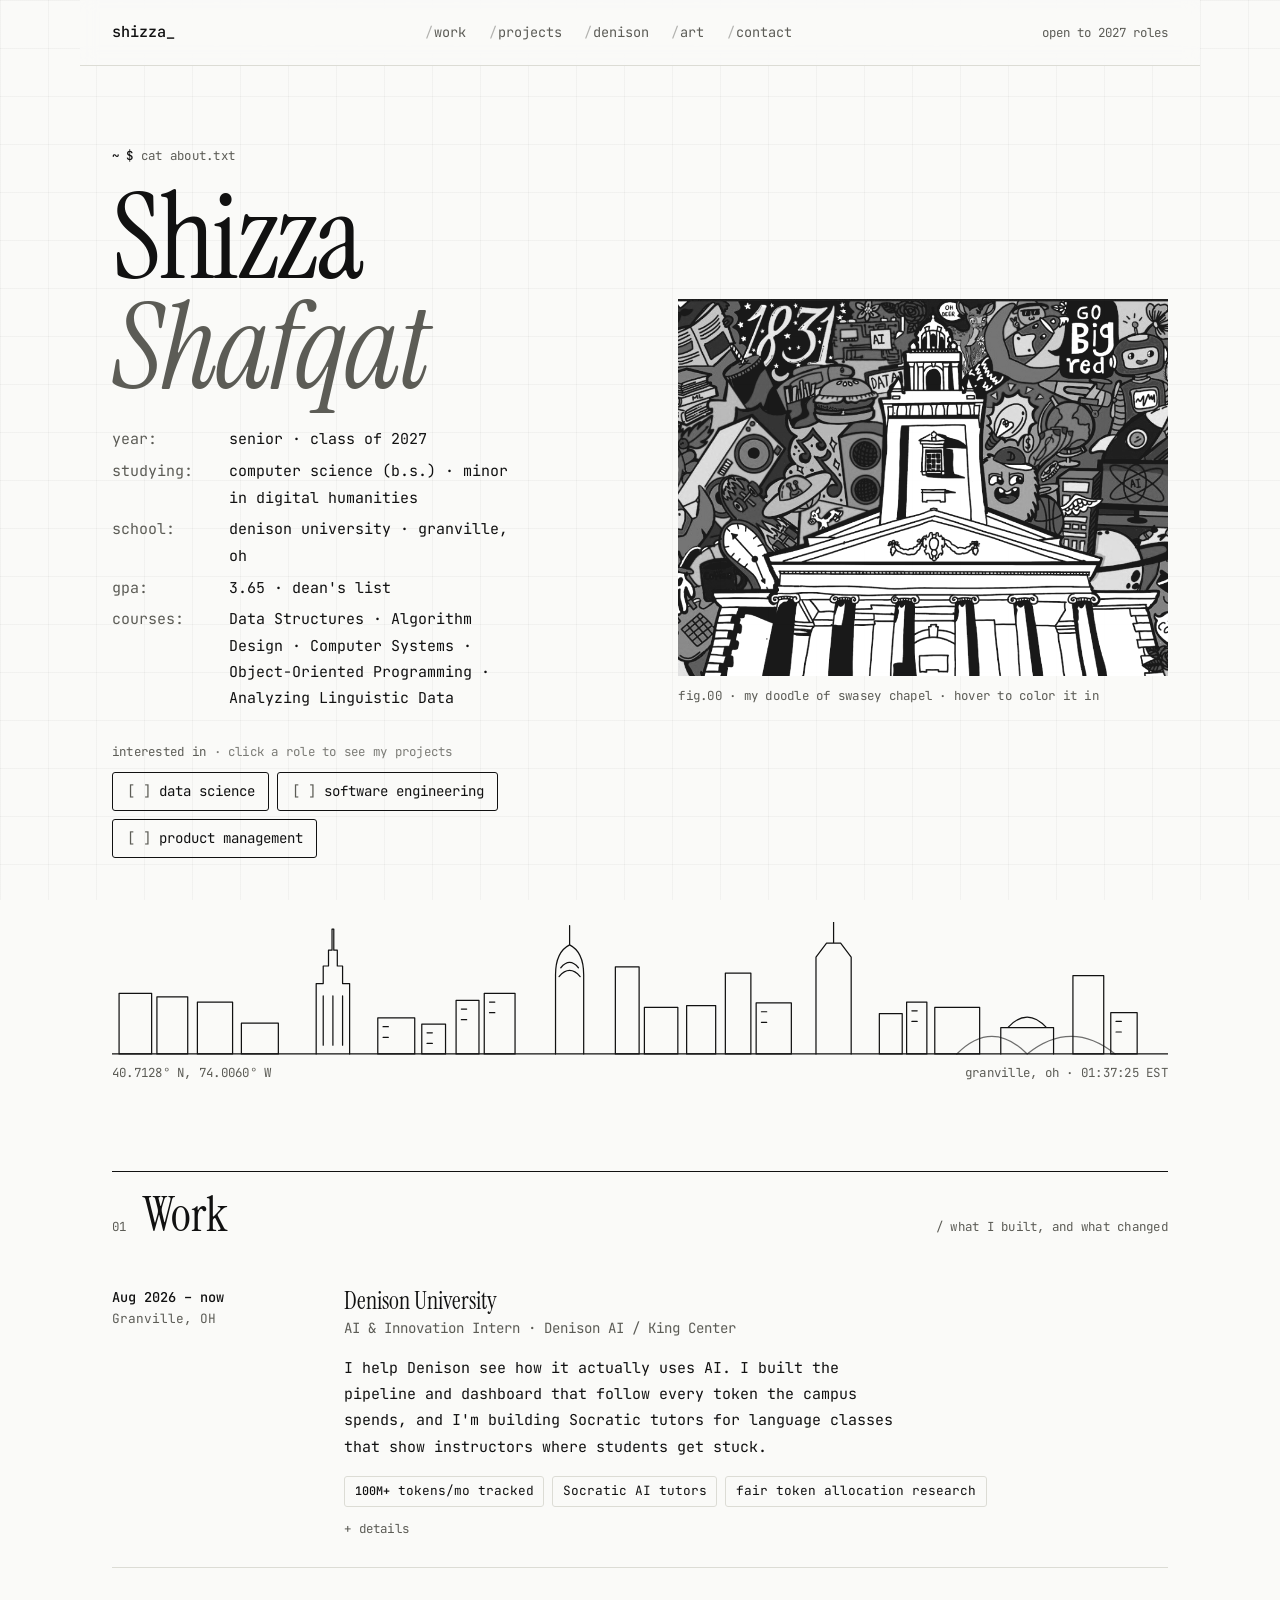
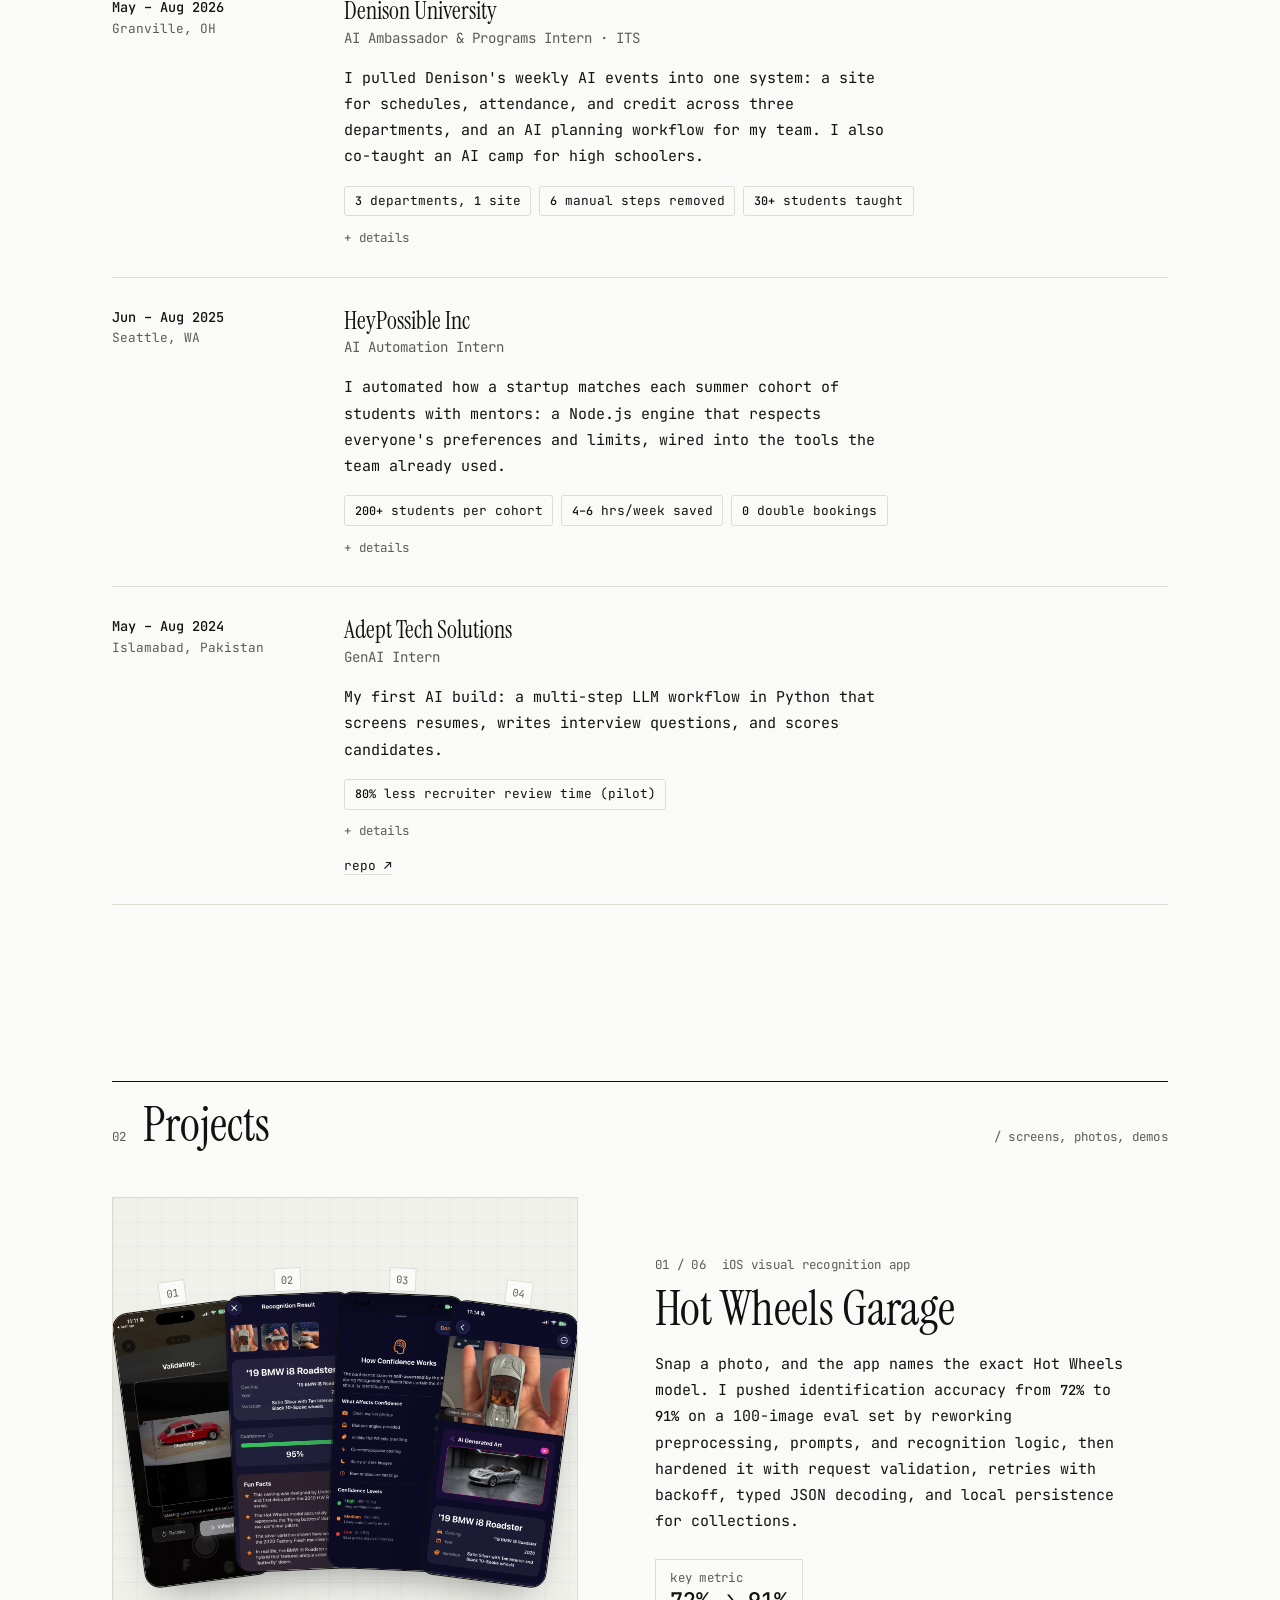
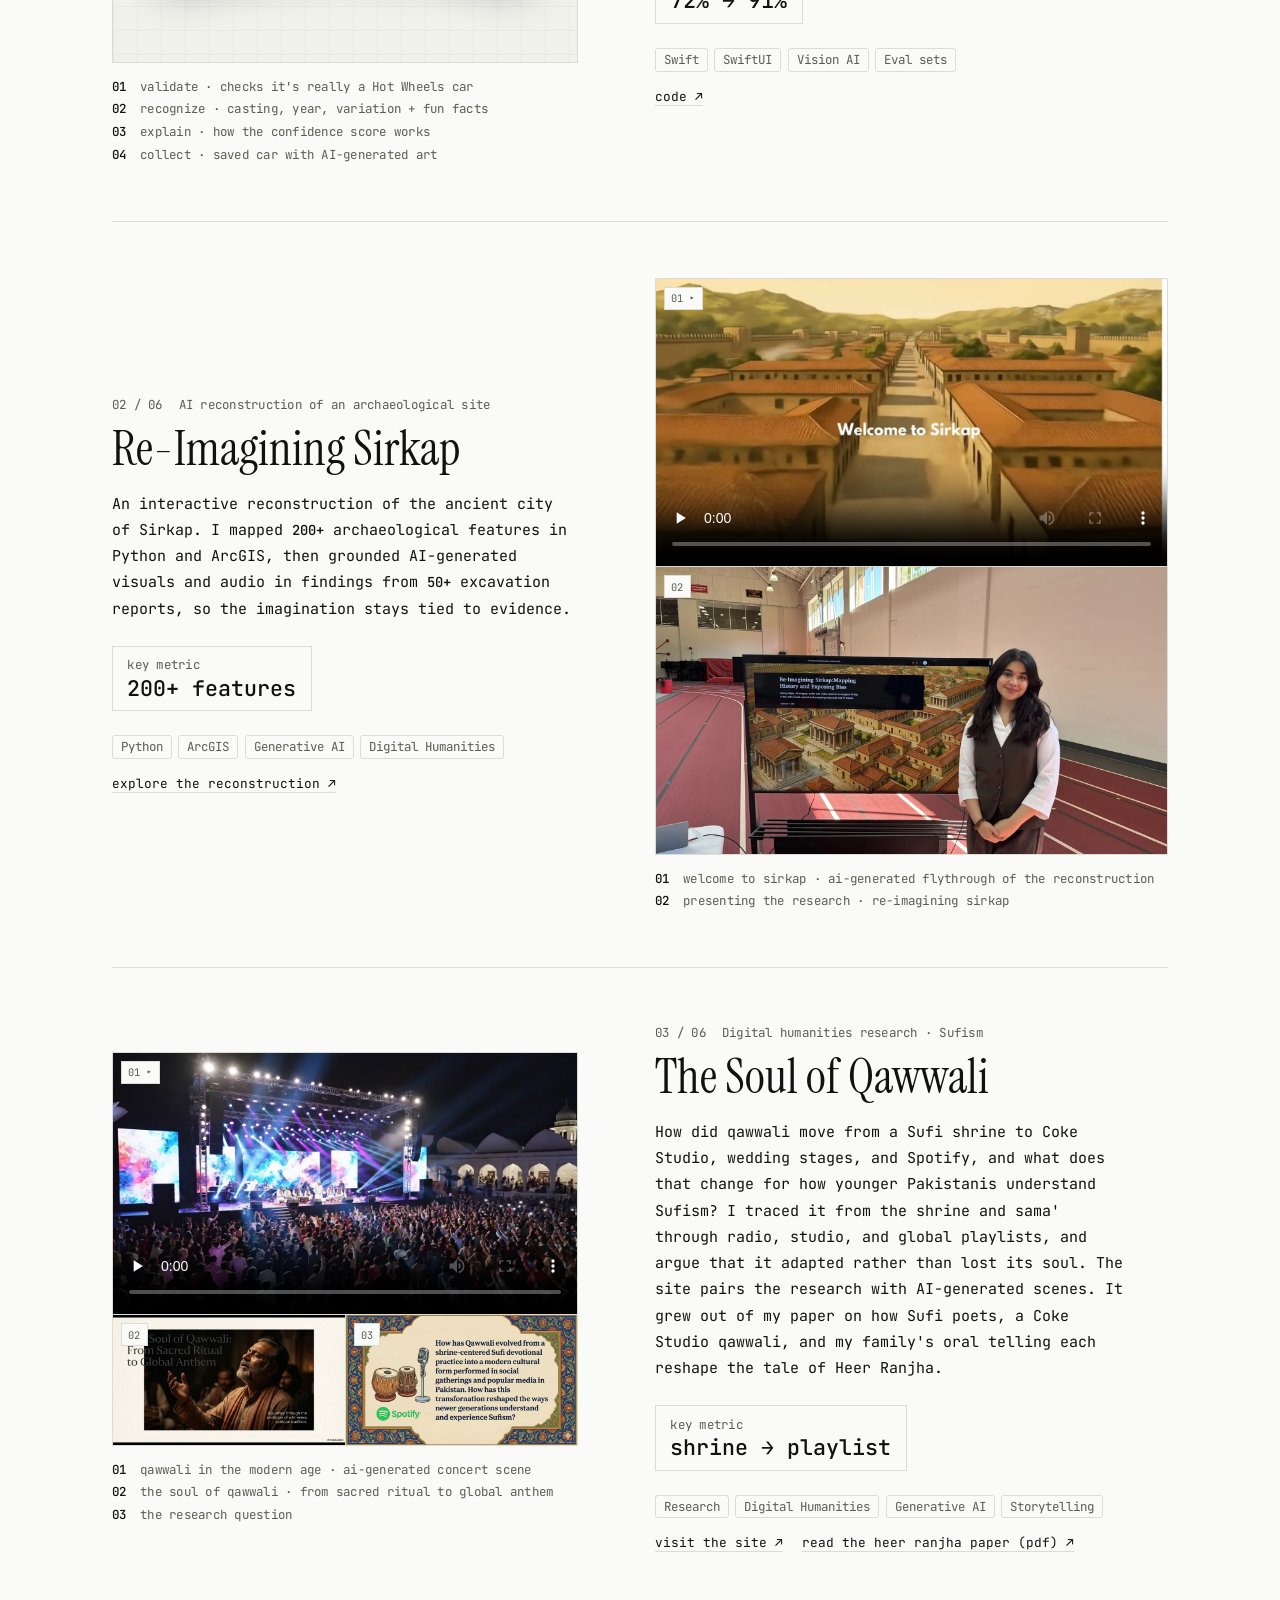
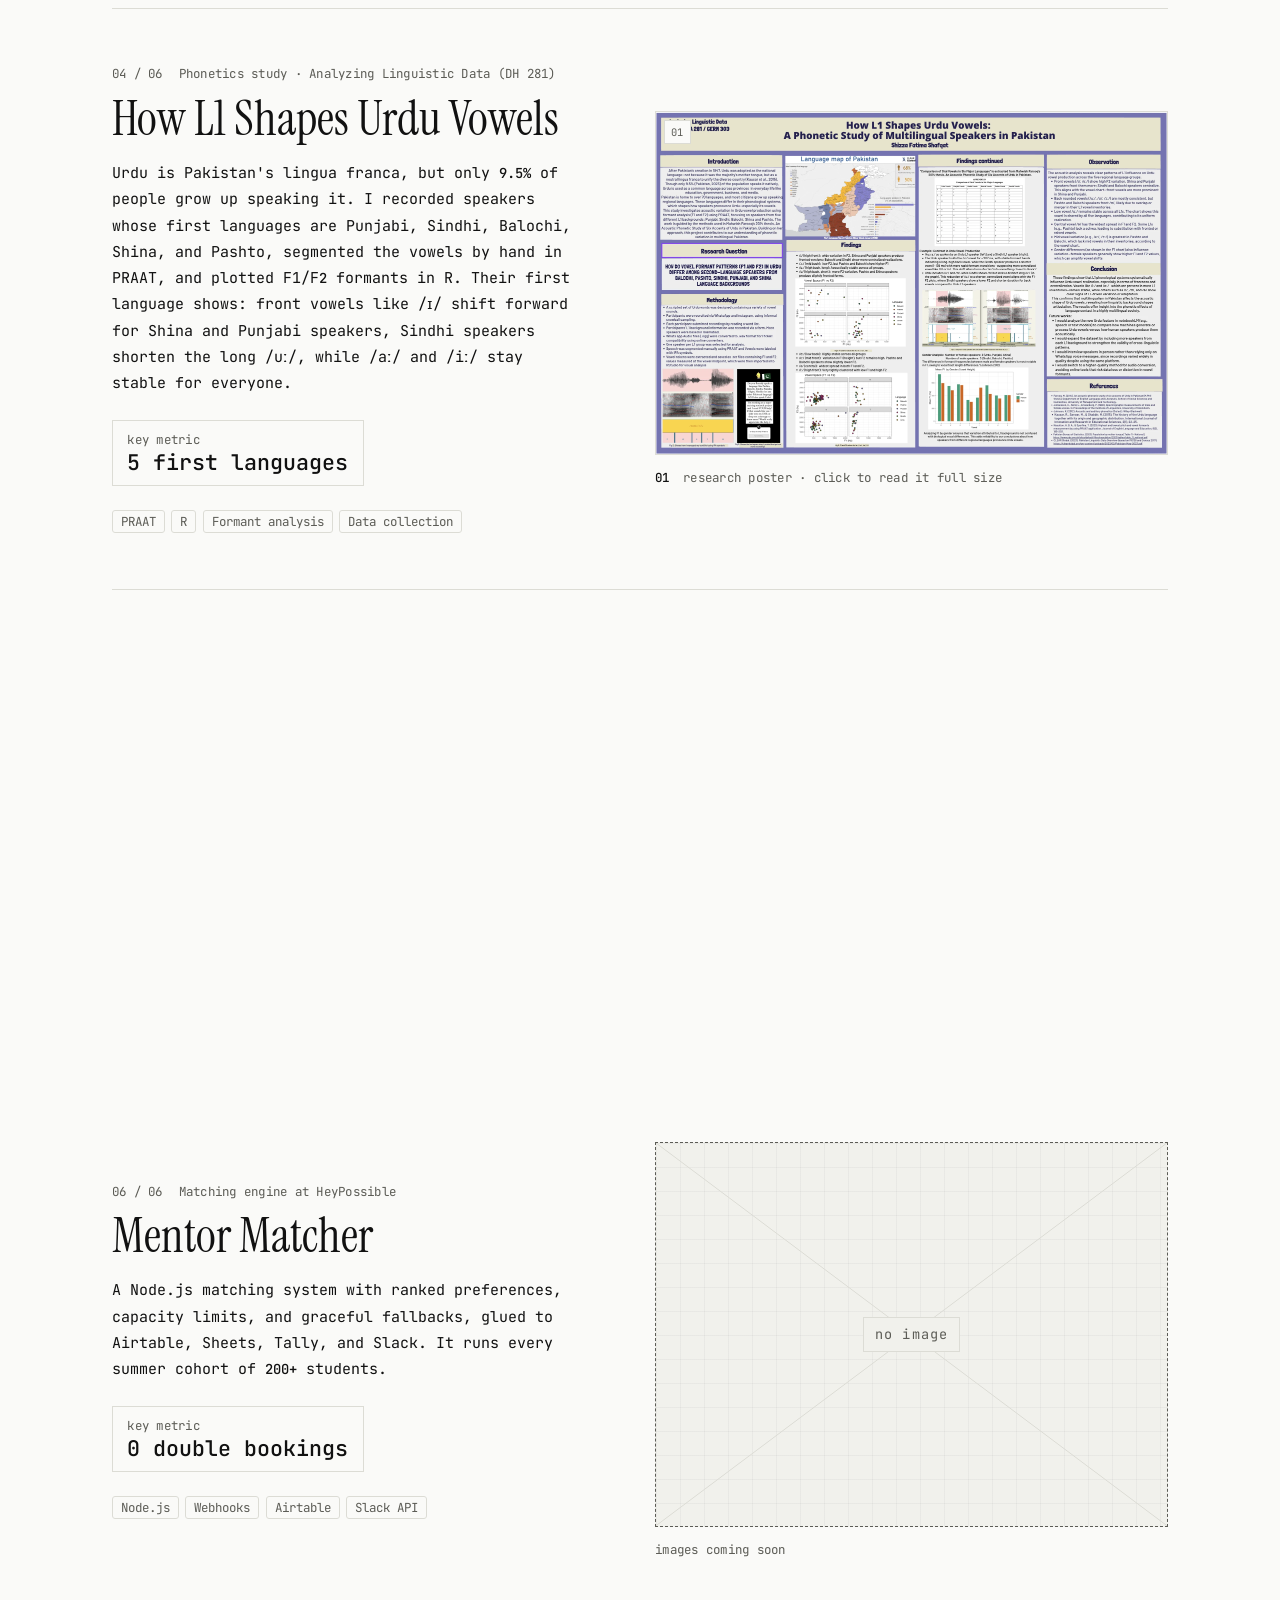
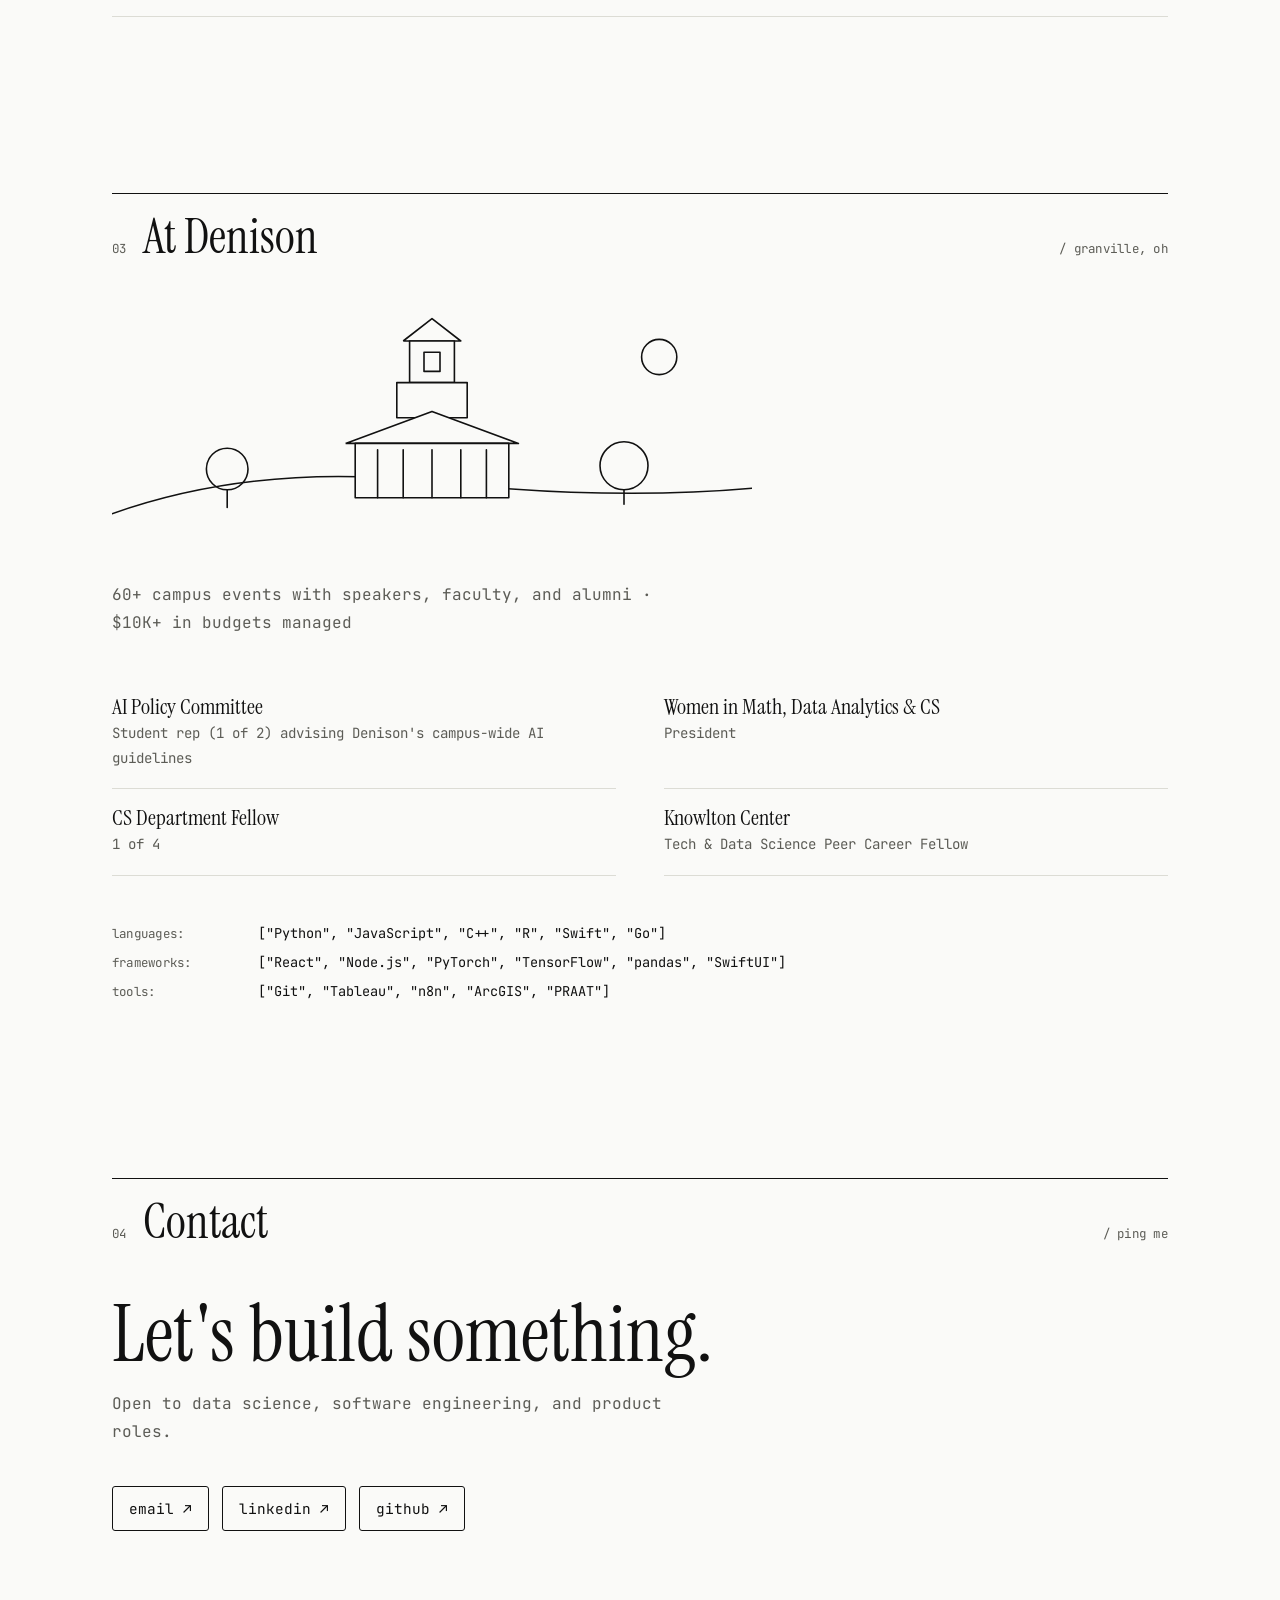
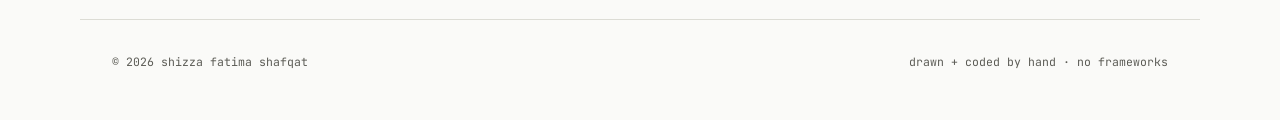
==== v2/index.html @ 6c40ad1d "Add v2/ sandbox for an alternate design alongside the current site v2/ starts as a copy of the curre" ====
<!doctype html>
<html lang="en">
<head>
  <!-- v2 lives in /v2/ but shares content and images in /assets/ with the main site -->
  <base href="../">
  <meta charset="utf-8">
  <meta name="viewport" content="width=device-width, initial-scale=1">
  <title>Shizza Shafqat · Data, SWE, PM</title>
  <meta name="description" content="Shizza Fatima Shafqat: CS at Denison University. Building AI, software, and products, and drawing all of it.">
  <meta property="og:title" content="Shizza Shafqat · Data, SWE, PM">
  <meta property="og:description" content="CS at Denison. Building AI, software, and products, and drawing all of it.">
  <meta property="og:image" content="assets/doodles/denison-doodle.jpg">
  <link rel="preconnect" href="https://fonts.googleapis.com">
  <link rel="preconnect" href="https://fonts.gstatic.com" crossorigin>
  <link href="https://fonts.googleapis.com/css2?family=Instrument+Serif:ital@0;1&family=JetBrains+Mono:wght@400;500&display=swap" rel="stylesheet">
  <link rel="stylesheet" href="v2/style.css">
</head>
<body data-lens="all">
  <div class="grid-bg" aria-hidden="true"></div>

  <nav class="nav">
    <a href="v2/index.html#top" class="logo mono">shizza<span class="caret">_</span></a>
    <ul class="mono">
      <li><a href="v2/index.html#work">work</a></li>
      <li><a href="v2/index.html#projects">projects</a></li>
      <li><a href="v2/index.html#denison">denison</a></li>
      <li><a href="v2/art.html">art</a></li>
      <li><a href="v2/index.html#contact">contact</a></li>
    </ul>
    <span class="status mono">open to 2027 roles</span>
  </nav>

  <main id="top">
    <header class="hero">
      <div class="hero-text">
        <p class="label"><span class="prompt">~ $</span> cat about.txt</p>
        <h1 class="name">Shizza<br><em>Shafqat</em></h1>
        <dl class="about" id="about"></dl>
        <div class="pick">
          <p class="label">interested in <span class="hint">· click a role to see my projects</span></p>
          <div class="lens" role="radiogroup" aria-label="Show projects for a role" id="roleButtons"></div>
          <div class="role-panel" id="rolePanel" aria-live="polite"></div>
        </div>
      </div>
      <figure class="hero-art frame" id="heroArt">
        <img class="mono-img" src="assets/doodles/denison-doodle.jpg" alt="Shizza's doodle of Denison's Swasey Chapel surrounded by AI, data, coffee, and campus icons">
        <img class="color-img" src="assets/doodles/denison-doodle.jpg" alt="" aria-hidden="true">
        <figcaption class="label">fig.00 · my doodle of swasey chapel · hover to color it in</figcaption>
      </figure>
    </header>

    <div class="skyline draw" id="skyline" aria-hidden="true"></div>
    <p class="coords label" aria-hidden="true"><span>40.7128° N, 74.0060° W</span><span id="clock"></span></p>

    <section class="section" id="work">
      <div class="section-head"><span class="label">01</span><h2>Work</h2><span class="label meta">/ what I built, and what changed</span></div>
      <div class="jobs" id="timeline"></div>
    </section>

    <section class="section" id="projects">
      <div class="section-head"><span class="label">02</span><h2>Projects</h2><span class="label meta">/ screens, photos, demos</span></div>
      <div class="spotlights" id="projectGrid"></div>
    </section>

    <section class="section" id="denison">
      <div class="section-head"><span class="label">03</span><h2>At Denison</h2><span class="label meta">/ granville, oh</span></div>
      <div class="scene-wide draw" id="denisonScene"></div>
      <p class="lede" id="leadSummary"></p>
      <div class="roles" id="roles"></div>
      <div class="skills" id="skills"></div>
    </section>

    <section class="section contact" id="contact">
      <div class="section-head"><span class="label">04</span><h2>Contact</h2><span class="label meta">/ ping me</span></div>
      <h2 class="big">Let's build something.</h2>
      <p class="lede">Open to data science, software engineering, and product roles.</p>
      <div class="contact-links mono" id="contactLinks"></div>
    </section>
  </main>

  <footer class="footer mono">
    <span>© <span id="year"></span> shizza fatima shafqat</span>
    <span>drawn + coded by hand · no frameworks</span>
  </footer>

  <div class="lightbox" id="lightbox" hidden>
    <button class="lb-close mono" aria-label="Close">[esc] close</button>
    <img alt="">
    <p></p>
  </div>

  <script src="assets/content.js"></script>
  <script src="v2/main.js"></script>
</body>
</html>
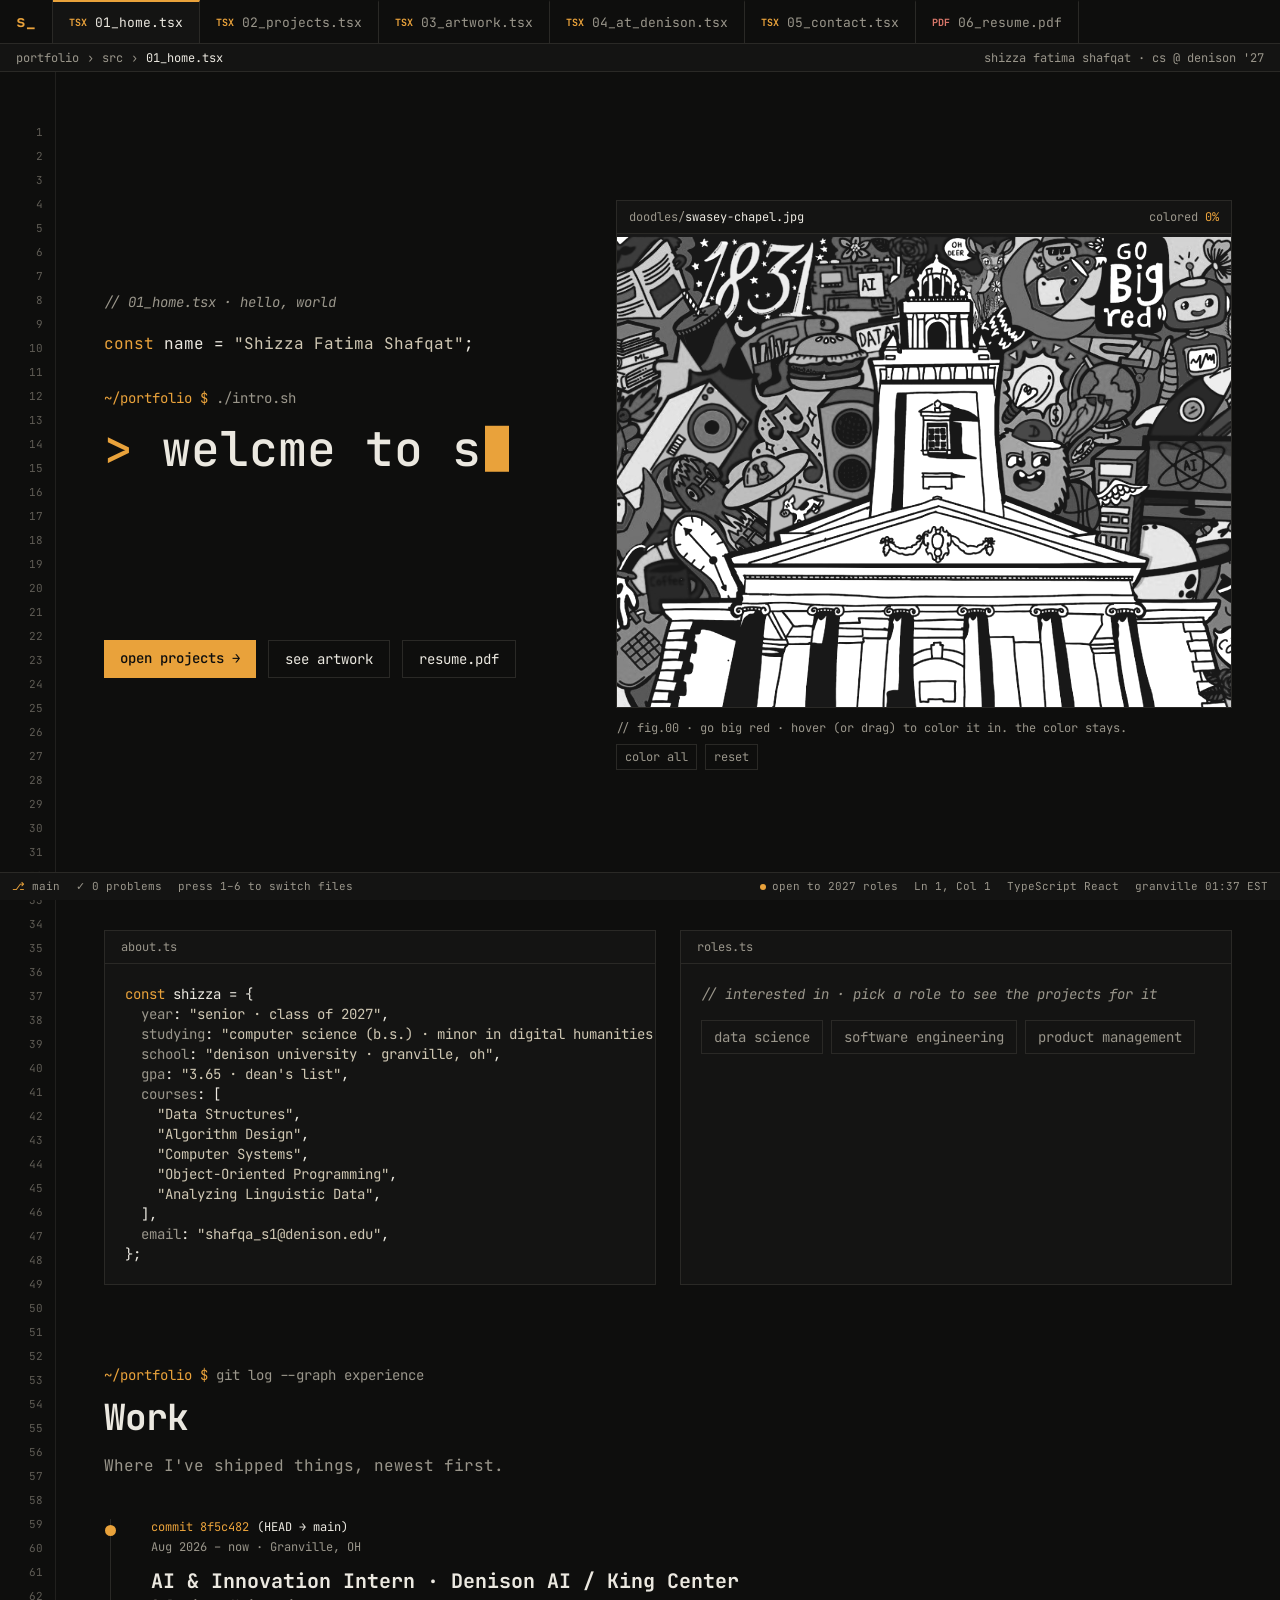
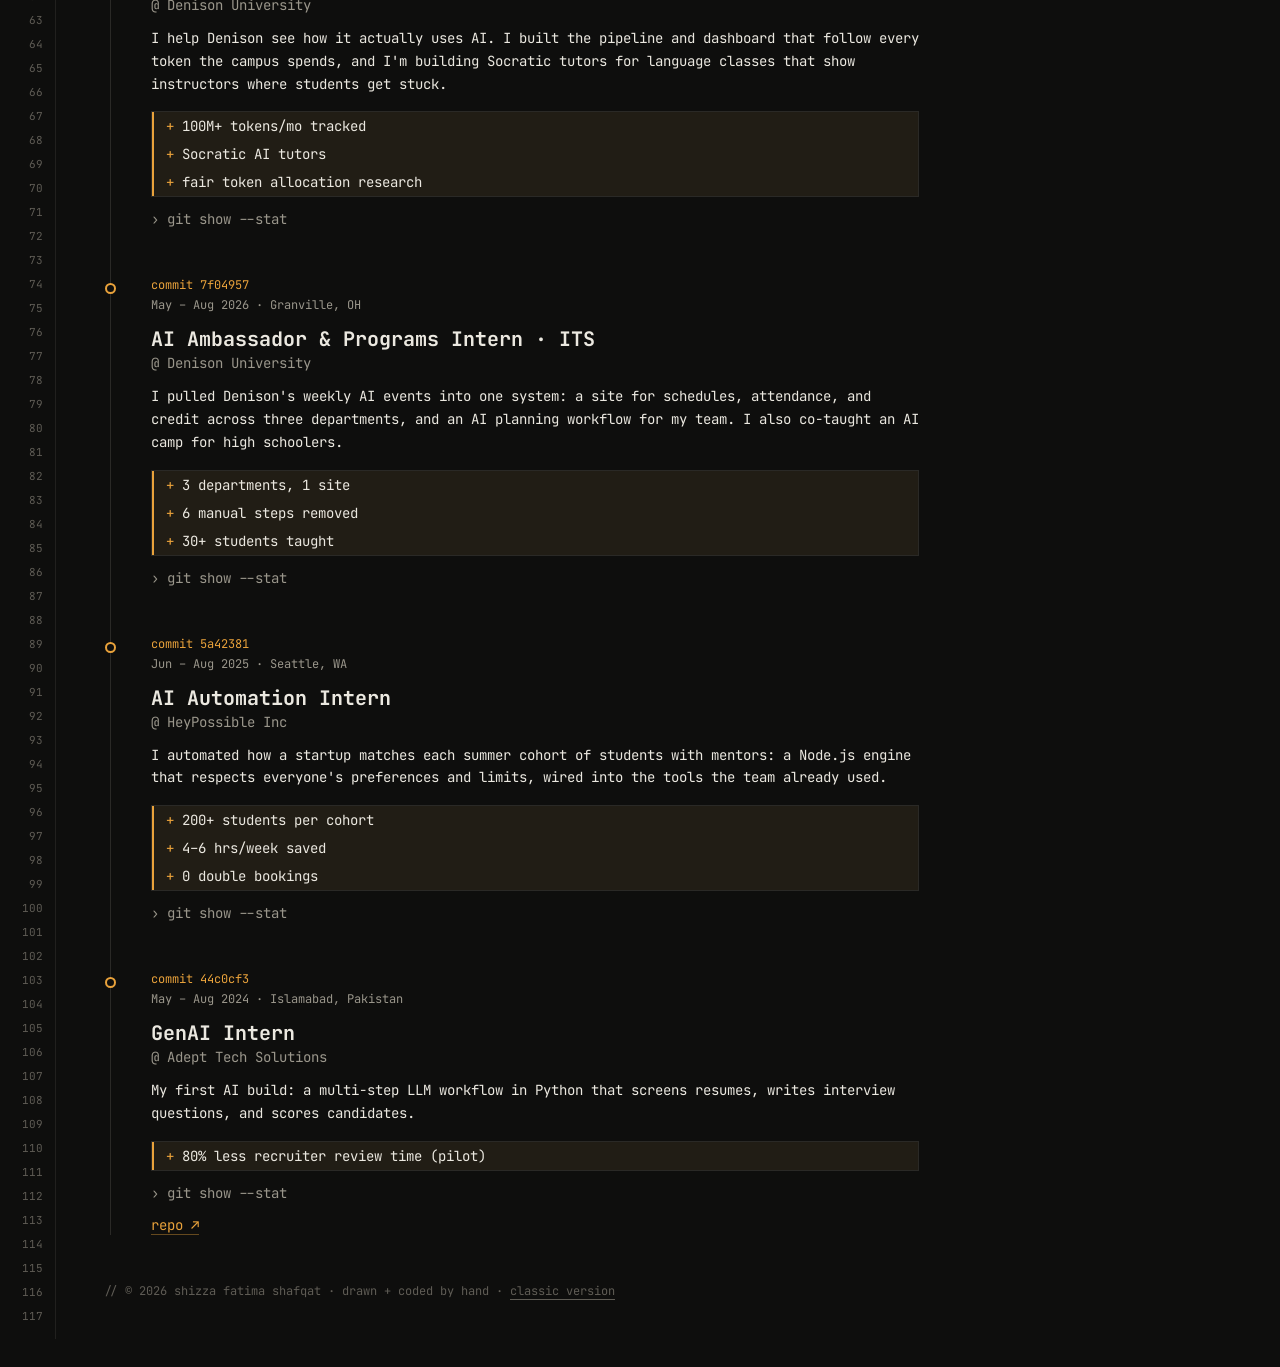
==== commit 91c94a8f: "Build v2 as a code-editor portfolio A dark, monospace single-page app styled like an editor workspac" ====
--- a/v2/index.html
+++ b/v2/index.html
@@ -1,95 +1,30 @@
 <!doctype html>
 <html lang="en">
 <head>
-  <!-- v2 lives in /v2/ but shares content and images in /assets/ with the main site -->
-  <base href="../">
   <meta charset="utf-8">
   <meta name="viewport" content="width=device-width, initial-scale=1">
-  <title>Shizza Shafqat · Data, SWE, PM</title>
-  <meta name="description" content="Shizza Fatima Shafqat: CS at Denison University. Building AI, software, and products, and drawing all of it.">
-  <meta property="og:title" content="Shizza Shafqat · Data, SWE, PM">
-  <meta property="og:description" content="CS at Denison. Building AI, software, and products, and drawing all of it.">
-  <meta property="og:image" content="assets/doodles/denison-doodle.jpg">
+  <title>01_home.tsx · Shizza Shafqat</title>
+  <meta name="description" content="Shizza Fatima Shafqat: senior CS student at Denison University, class of 2027. Software, data, product, and art.">
+  <meta property="og:title" content="Shizza Shafqat · ~/portfolio">
+  <meta property="og:description" content="Senior CS at Denison, graduating May 2027. Software, data, product, and art.">
+  <meta property="og:image" content="../assets/doodles/denison-doodle.jpg">
+  <meta name="theme-color" content="#0e0e0d">
   <link rel="preconnect" href="https://fonts.googleapis.com">
   <link rel="preconnect" href="https://fonts.gstatic.com" crossorigin>
-  <link href="https://fonts.googleapis.com/css2?family=Instrument+Serif:ital@0;1&family=JetBrains+Mono:wght@400;500&display=swap" rel="stylesheet">
-  <link rel="stylesheet" href="v2/style.css">
+  <link href="https://fonts.googleapis.com/css2?family=JetBrains+Mono:ital,wght@0,400;0,500;0,700;1,400&display=swap" rel="stylesheet">
+  <link rel="stylesheet" href="tailwind.css">
 </head>
-<body data-lens="all">
-  <div class="grid-bg" aria-hidden="true"></div>
-
-  <nav class="nav">
-    <a href="v2/index.html#top" class="logo mono">shizza<span class="caret">_</span></a>
-    <ul class="mono">
-      <li><a href="v2/index.html#work">work</a></li>
-      <li><a href="v2/index.html#projects">projects</a></li>
-      <li><a href="v2/index.html#denison">denison</a></li>
-      <li><a href="v2/art.html">art</a></li>
-      <li><a href="v2/index.html#contact">contact</a></li>
-    </ul>
-    <span class="status mono">open to 2027 roles</span>
-  </nav>
-
-  <main id="top">
-    <header class="hero">
-      <div class="hero-text">
-        <p class="label"><span class="prompt">~ $</span> cat about.txt</p>
-        <h1 class="name">Shizza<br><em>Shafqat</em></h1>
-        <dl class="about" id="about"></dl>
-        <div class="pick">
-          <p class="label">interested in <span class="hint">· click a role to see my projects</span></p>
-          <div class="lens" role="radiogroup" aria-label="Show projects for a role" id="roleButtons"></div>
-          <div class="role-panel" id="rolePanel" aria-live="polite"></div>
-        </div>
-      </div>
-      <figure class="hero-art frame" id="heroArt">
-        <img class="mono-img" src="assets/doodles/denison-doodle.jpg" alt="Shizza's doodle of Denison's Swasey Chapel surrounded by AI, data, coffee, and campus icons">
-        <img class="color-img" src="assets/doodles/denison-doodle.jpg" alt="" aria-hidden="true">
-        <figcaption class="label">fig.00 · my doodle of swasey chapel · hover to color it in</figcaption>
-      </figure>
-    </header>
-
-    <div class="skyline draw" id="skyline" aria-hidden="true"></div>
-    <p class="coords label" aria-hidden="true"><span>40.7128° N, 74.0060° W</span><span id="clock"></span></p>
-
-    <section class="section" id="work">
-      <div class="section-head"><span class="label">01</span><h2>Work</h2><span class="label meta">/ what I built, and what changed</span></div>
-      <div class="jobs" id="timeline"></div>
-    </section>
-
-    <section class="section" id="projects">
-      <div class="section-head"><span class="label">02</span><h2>Projects</h2><span class="label meta">/ screens, photos, demos</span></div>
-      <div class="spotlights" id="projectGrid"></div>
-    </section>
-
-    <section class="section" id="denison">
-      <div class="section-head"><span class="label">03</span><h2>At Denison</h2><span class="label meta">/ granville, oh</span></div>
-      <div class="scene-wide draw" id="denisonScene"></div>
-      <p class="lede" id="leadSummary"></p>
-      <div class="roles" id="roles"></div>
-      <div class="skills" id="skills"></div>
-    </section>
-
-    <section class="section contact" id="contact">
-      <div class="section-head"><span class="label">04</span><h2>Contact</h2><span class="label meta">/ ping me</span></div>
-      <h2 class="big">Let's build something.</h2>
-      <p class="lede">Open to data science, software engineering, and product roles.</p>
-      <div class="contact-links mono" id="contactLinks"></div>
-    </section>
-  </main>
-
-  <footer class="footer mono">
-    <span>© <span id="year"></span> shizza fatima shafqat</span>
-    <span>drawn + coded by hand · no frameworks</span>
-  </footer>
-
-  <div class="lightbox" id="lightbox" hidden>
-    <button class="lb-close mono" aria-label="Close">[esc] close</button>
-    <img alt="">
-    <p></p>
+<body class="bg-ink font-mono text-fg antialiased">
+  <div id="root">
+    <noscript><p style="padding:2rem">This version of the site needs JavaScript. The classic site works without it: <a href="../">shizzashafqat.github.io/portfolio</a>.</p></noscript>
   </div>
 
-  <script src="assets/content.js"></script>
-  <script src="v2/main.js"></script>
+  <!-- Content is shared with the main site: edit ../assets/content.js and ../assets/art.js -->
+  <script src="../assets/content.js"></script>
+  <script src="../assets/art.js"></script>
+  <script src="vendor/react.production.min.js"></script>
+  <script src="vendor/react-dom.production.min.js"></script>
+  <script src="vendor/htm.umd.js"></script>
+  <script src="app.js"></script>
 </body>
 </html>
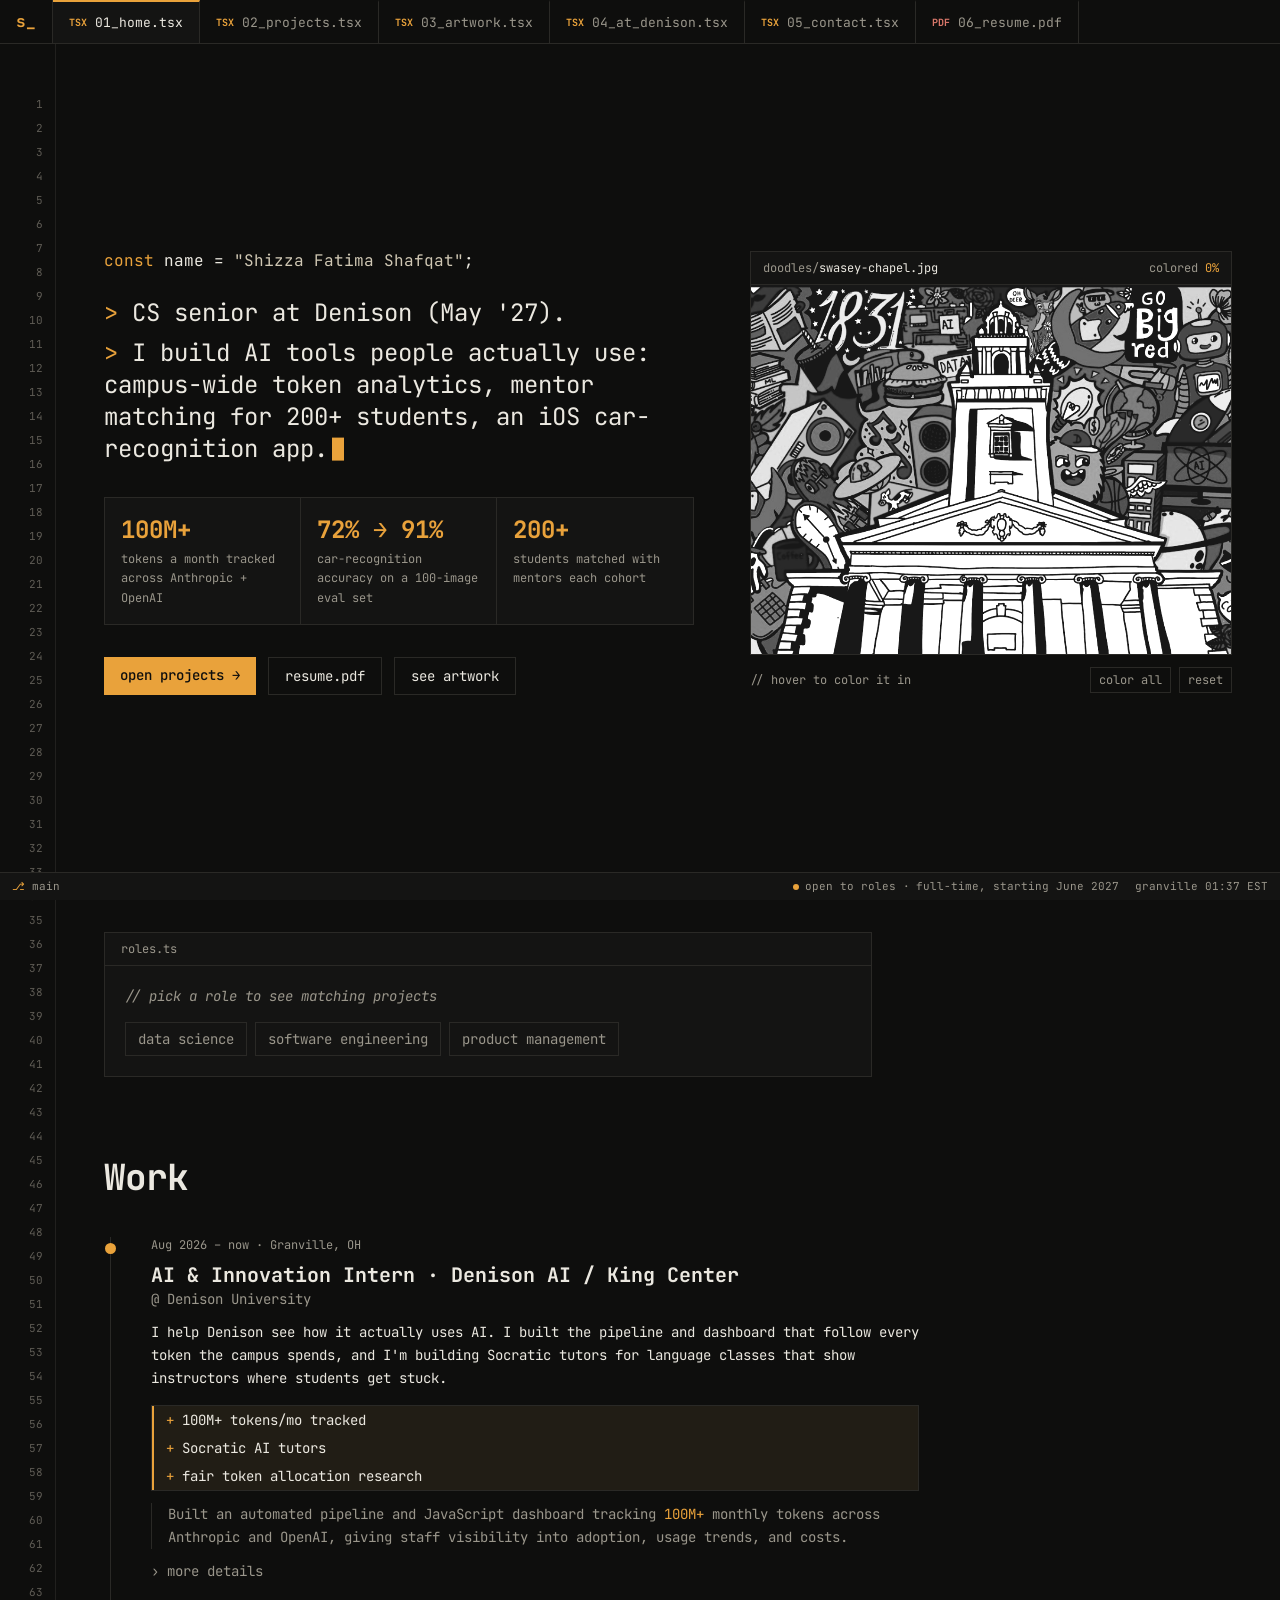
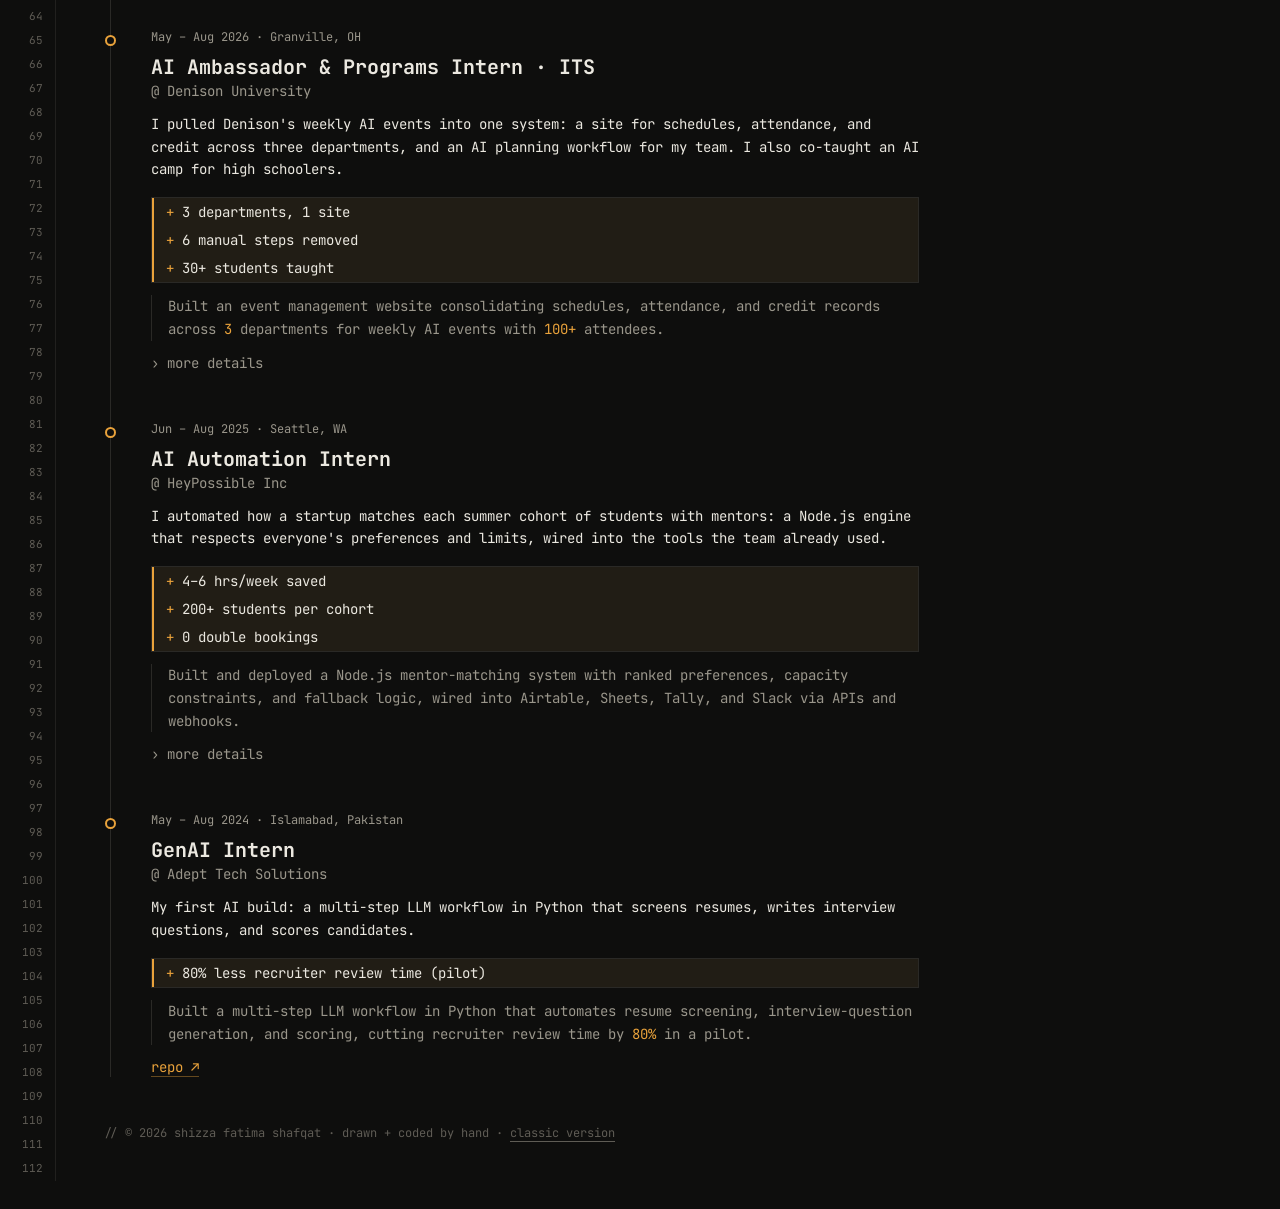
==== commit e5c7dc84: "Apply portfolio feedback: instant bio, flow diagrams, highlights, titles - Show the first-person bio" ====
--- a/v2/index.html
+++ b/v2/index.html
@@ -3,11 +3,14 @@
 <head>
   <meta charset="utf-8">
   <meta name="viewport" content="width=device-width, initial-scale=1">
-  <title>01_home.tsx · Shizza Shafqat</title>
+  <title>Shizza Shafqat: Software / Data / Product</title>
   <meta name="description" content="Shizza Fatima Shafqat: senior CS student at Denison University, class of 2027. Software, data, product, and art.">
-  <meta property="og:title" content="Shizza Shafqat · ~/portfolio">
-  <meta property="og:description" content="Senior CS at Denison, graduating May 2027. Software, data, product, and art.">
-  <meta property="og:image" content="../assets/doodles/denison-doodle.jpg">
+  <meta property="og:type" content="website">
+  <meta property="og:url" content="https://shizzashafqat.github.io/portfolio/v2/">
+  <meta property="og:title" content="Shizza Shafqat: Software / Data / Product">
+  <meta property="og:description" content="CS senior at Denison (May '27). I build AI tools people actually use. Open to full-time roles starting June 2027.">
+  <meta property="og:image" content="https://shizzashafqat.github.io/portfolio/assets/doodles/denison-doodle.jpg">
+  <meta name="twitter:card" content="summary_large_image">
   <meta name="theme-color" content="#0e0e0d">
   <link rel="preconnect" href="https://fonts.googleapis.com">
   <link rel="preconnect" href="https://fonts.gstatic.com" crossorigin>
@@ -16,6 +19,11 @@
 </head>
 <body class="bg-ink font-mono text-fg antialiased">
   <div id="root">
+    <!-- Shown to crawlers and before the app loads; React replaces it -->
+    <main class="mx-auto max-w-3xl px-4 pt-20">
+      <h1 class="text-2xl font-bold">Shizza Fatima Shafqat</h1>
+      <p class="mt-4 text-dim">CS senior at Denison (May '27). I build AI tools people actually use: campus-wide token analytics, mentor matching for 200+ students, an iOS car-recognition app.</p>
+    </main>
     <noscript><p style="padding:2rem">This version of the site needs JavaScript. The classic site works without it: <a href="../">shizzashafqat.github.io/portfolio</a>.</p></noscript>
   </div>
 
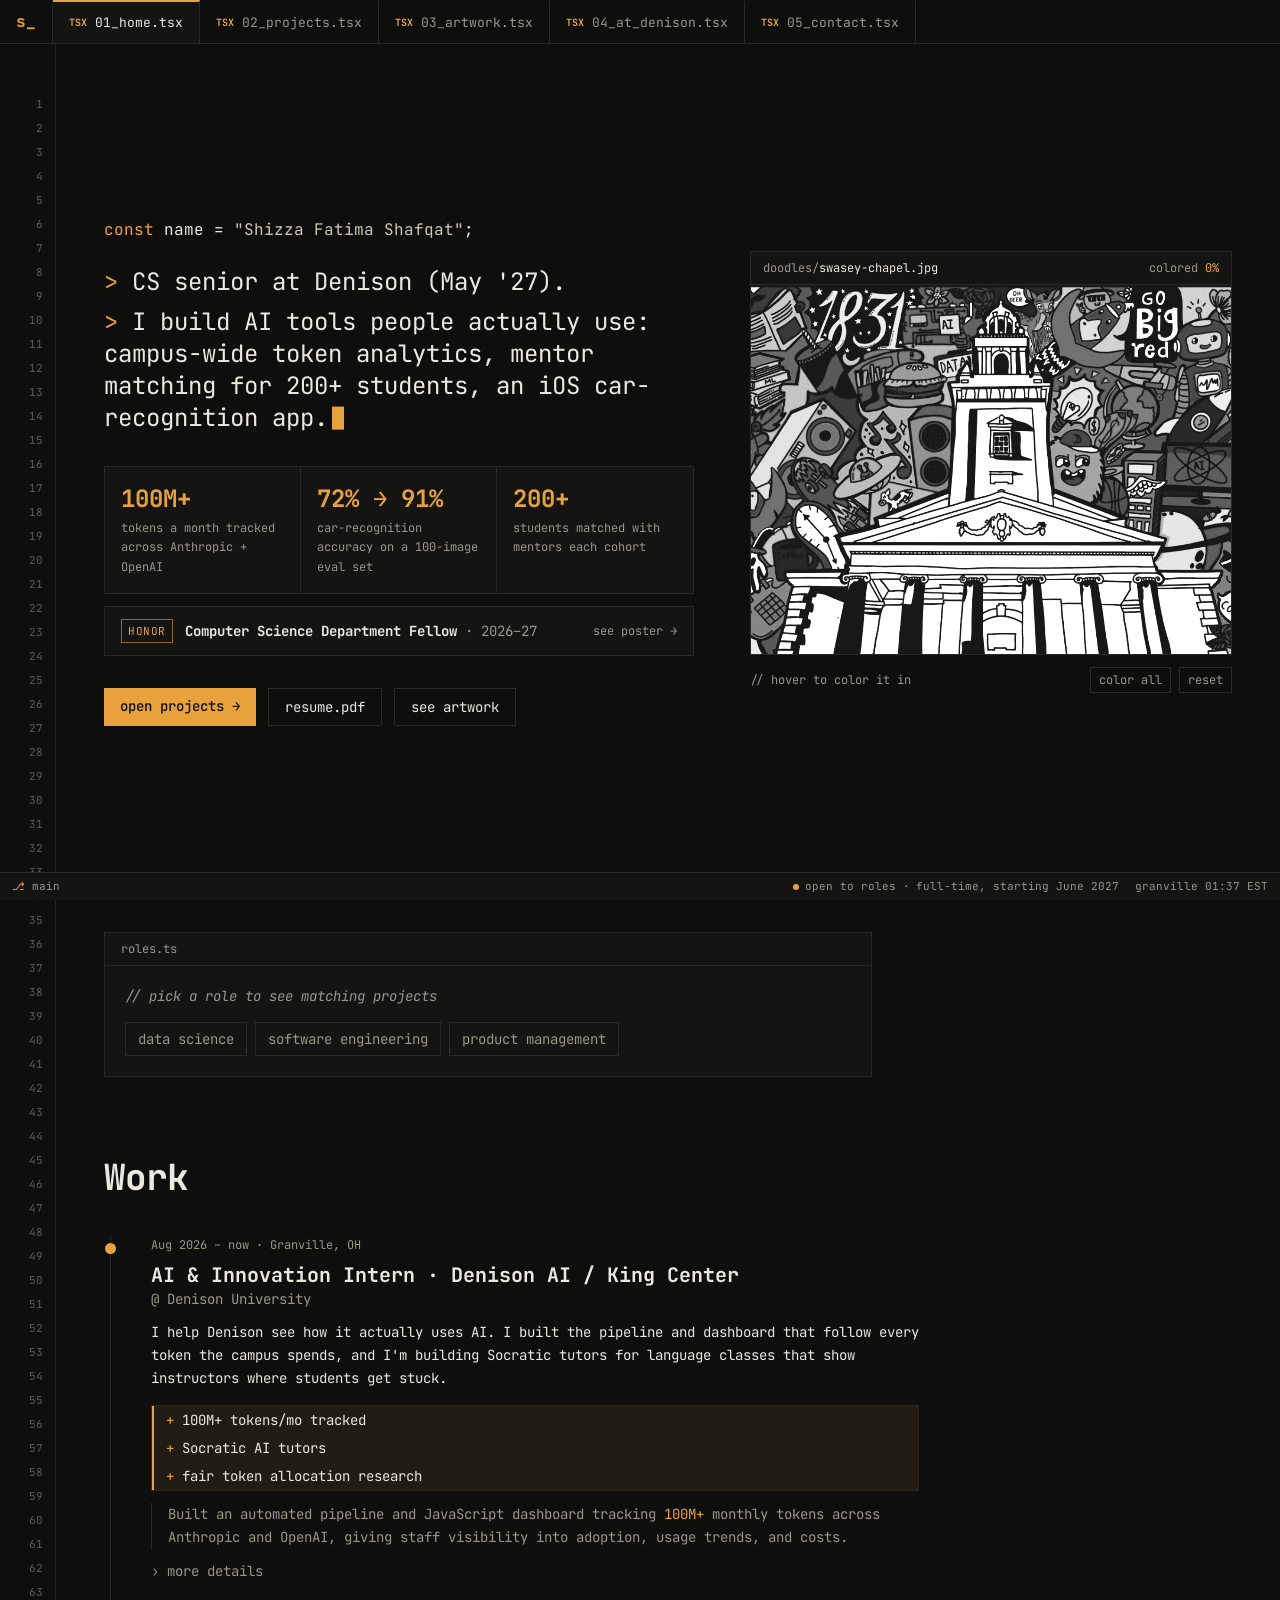
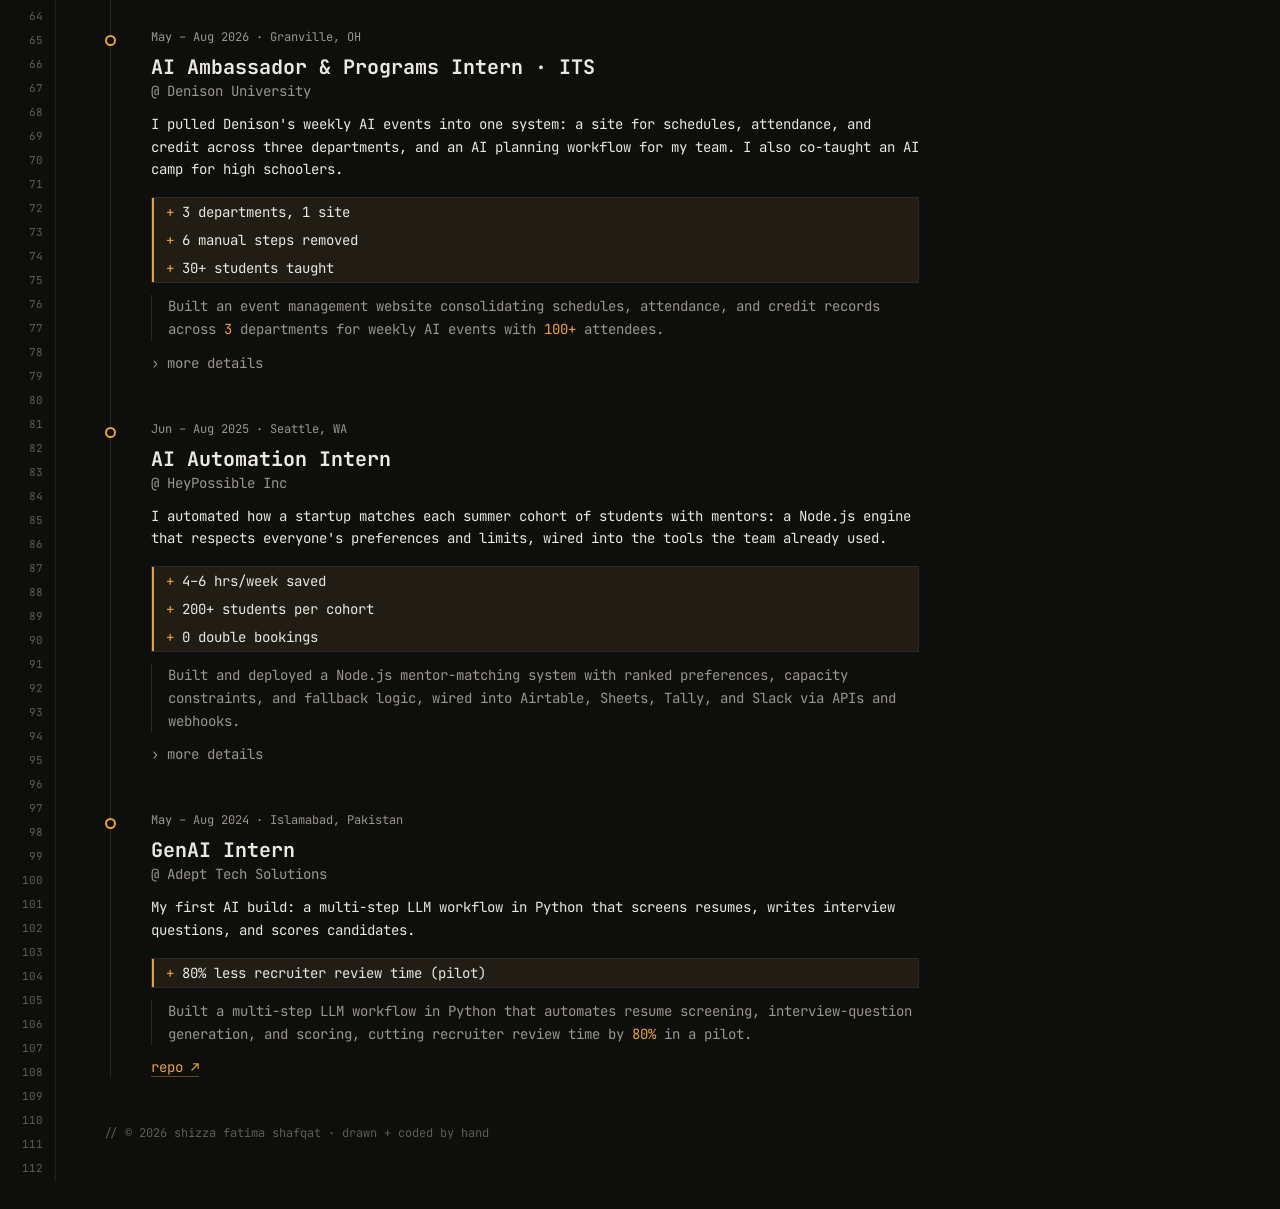
==== commit 9e03fd6a: "Remove the classic site; root URL now redirects to v2 Delete the old classic page (index.html, art.h" ====
--- a/v2/index.html
+++ b/v2/index.html
@@ -24,10 +24,10 @@
       <h1 class="text-2xl font-bold">Shizza Fatima Shafqat</h1>
       <p class="mt-4 text-dim">CS senior at Denison (May '27). I build AI tools people actually use: campus-wide token analytics, mentor matching for 200+ students, an iOS car-recognition app.</p>
     </main>
-    <noscript><p style="padding:2rem">This version of the site needs JavaScript. The classic site works without it: <a href="../">shizzashafqat.github.io/portfolio</a>.</p></noscript>
+    <noscript><p style="padding:2rem">This site needs JavaScript to run. Please turn it on and reload.</p></noscript>
   </div>
 
-  <!-- Content is shared with the main site: edit ../assets/content.js and ../assets/art.js -->
+  <!-- All content lives in ../assets/content.js and ../assets/art.js -->
   <script src="../assets/content.js"></script>
   <script src="../assets/art.js"></script>
   <script src="vendor/react.production.min.js"></script>
